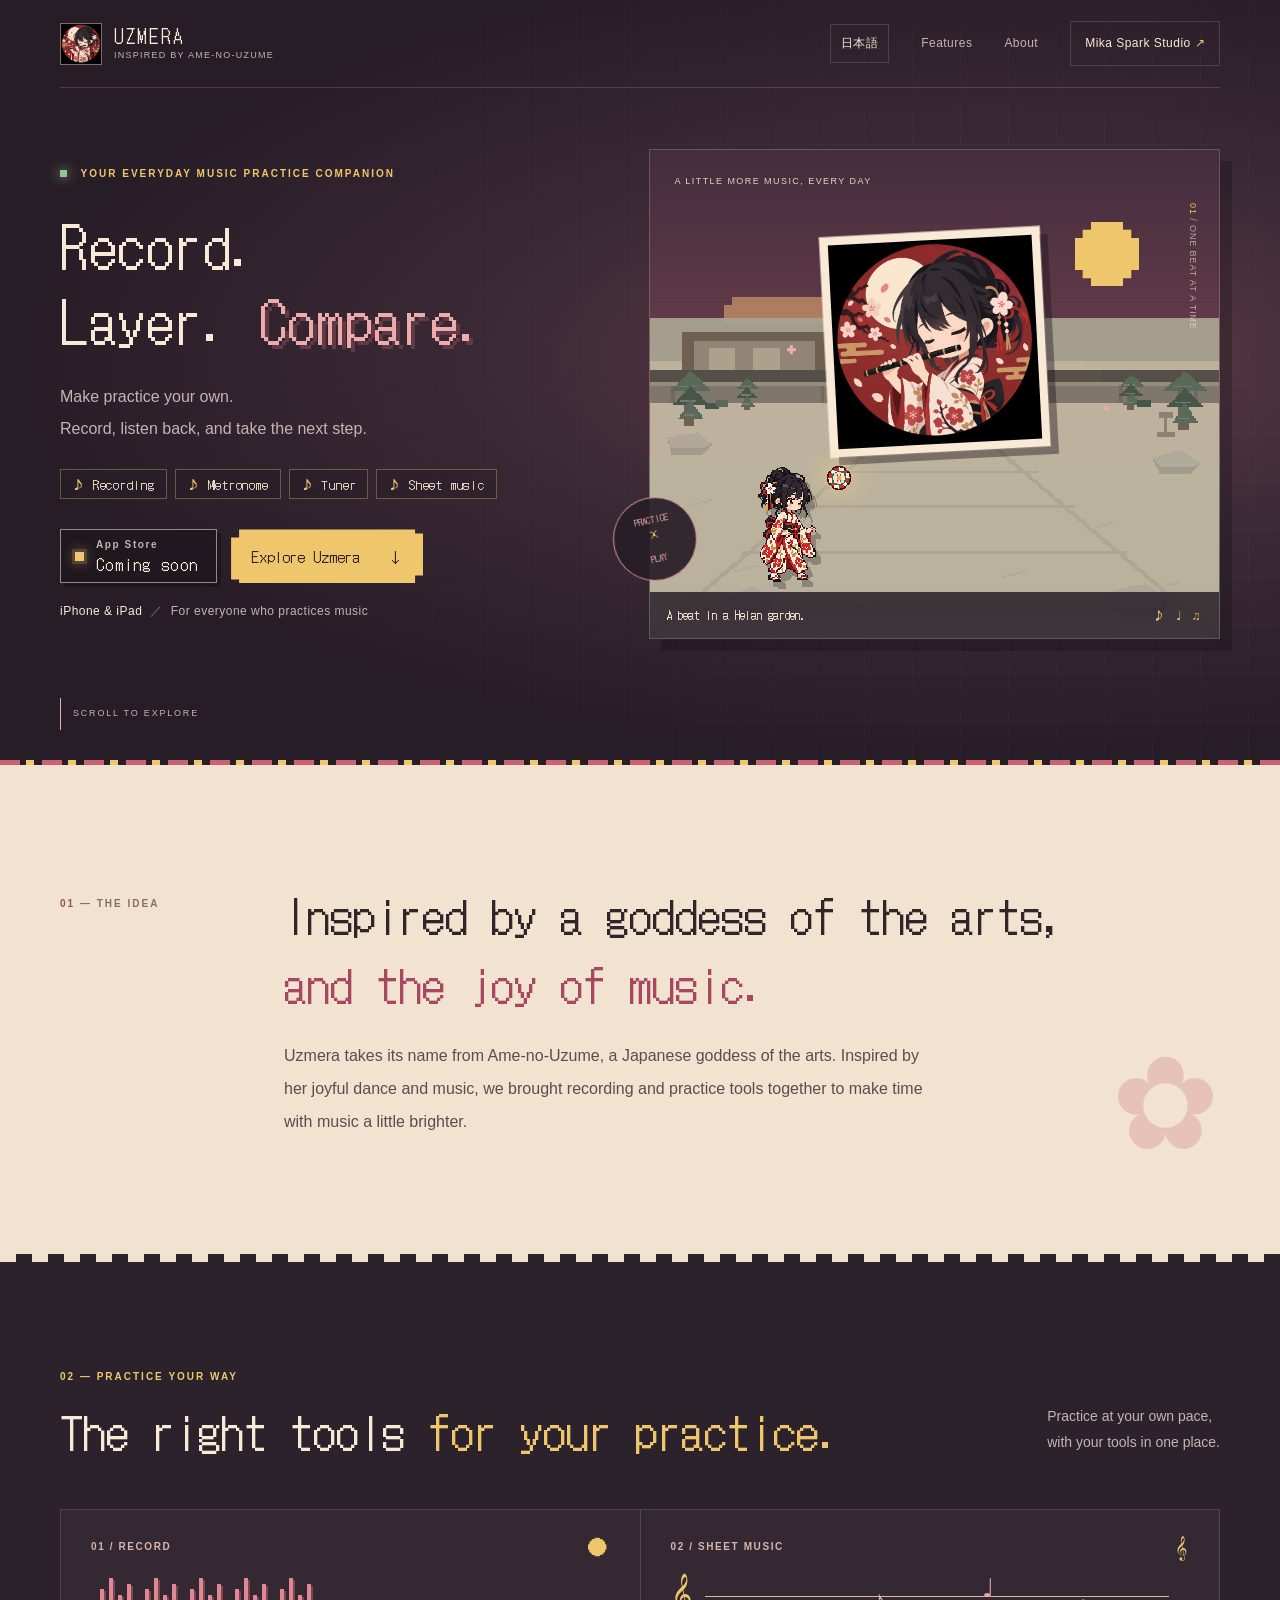
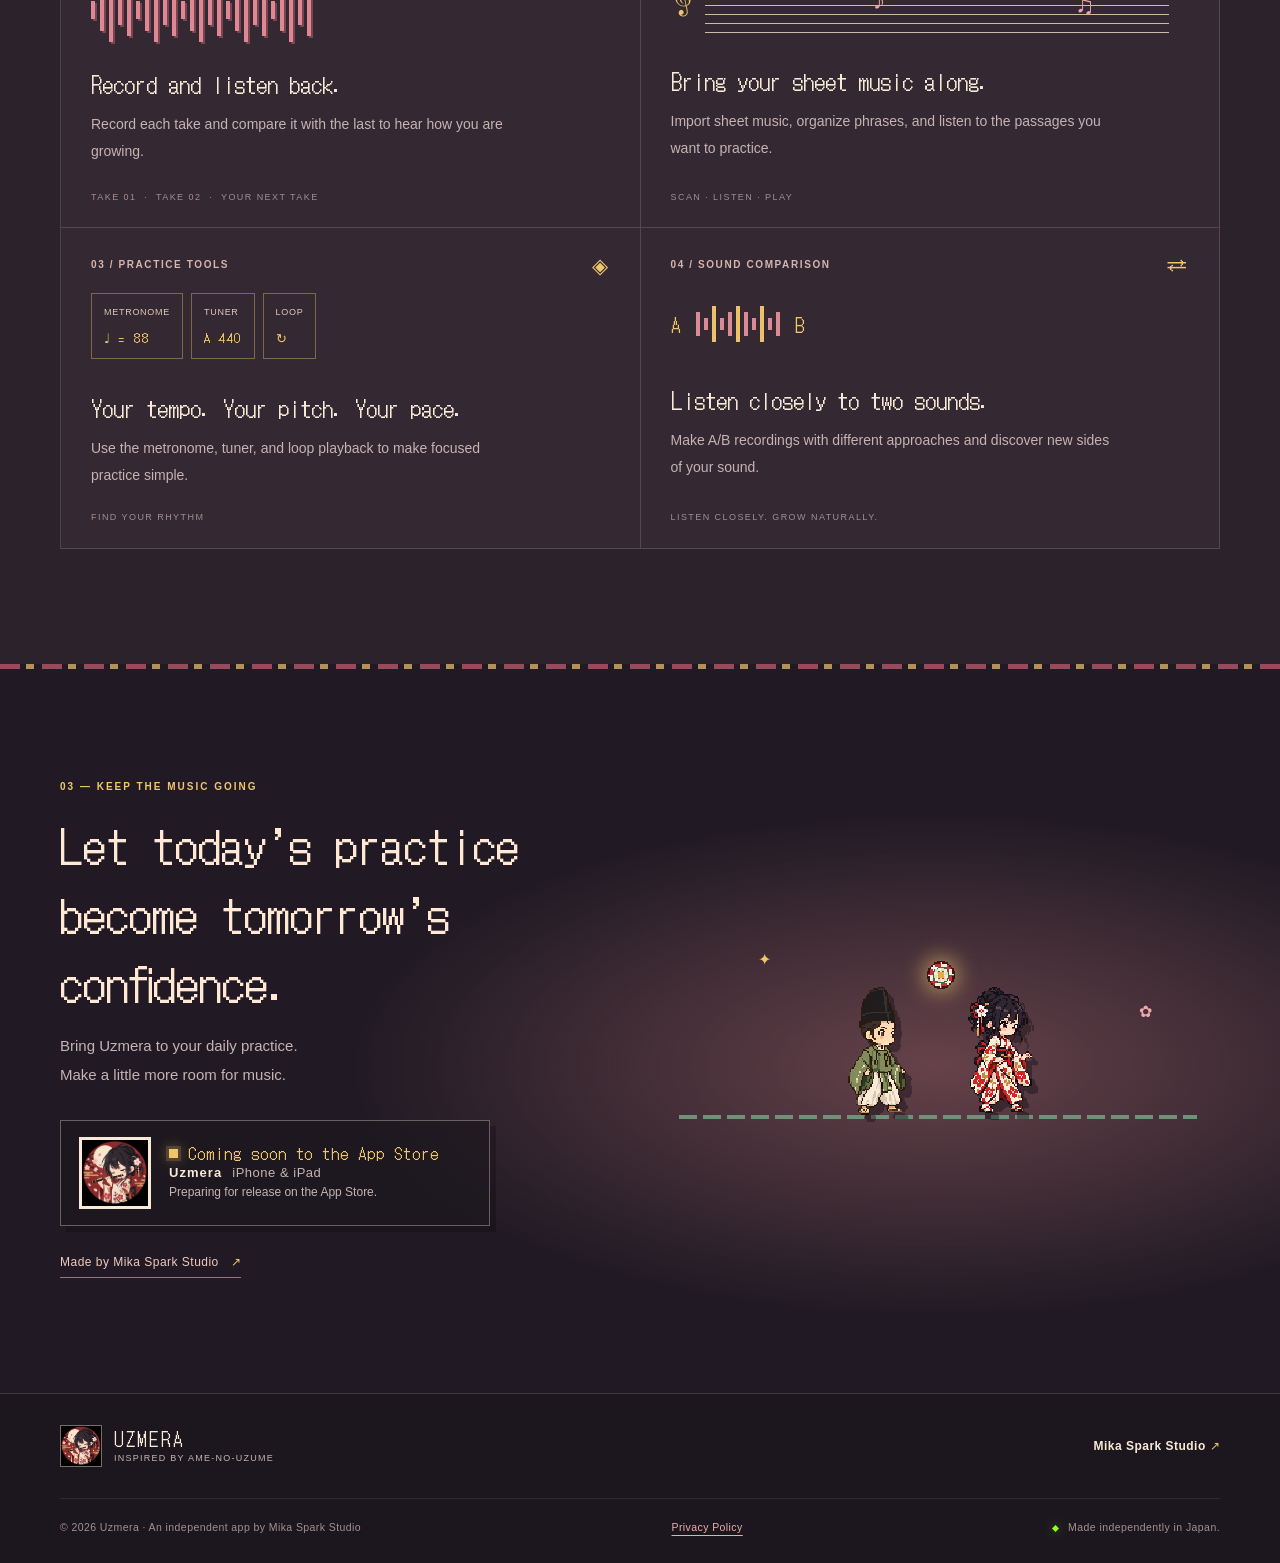
==== en/index.html @ 479ea479 "Add English Uzmera website and privacy policy" ====
<!doctype html>
<html lang="en">
<head>
  <meta charset="utf-8">
  <meta name="viewport" content="width=device-width, initial-scale=1">
  <meta name="theme-color" content="#281b25">
  <meta name="description" content="Record, layer, and compare. Uzmera supports everyday music practice on iPhone and iPad.">
  <meta property="og:type" content="website">
  <meta property="og:title" content="Uzmera — Make music practice your own.">
  <meta property="og:description" content="Record, layer, and compare with tools for music practice.">
  <meta property="og:url" content="https://uzmera.mikaspark.com/en/">
  <meta property="og:image" content="https://uzmera.mikaspark.com/assets/kemari-garden.png">
  <link rel="alternate" hreflang="ja" href="https://uzmera.mikaspark.com/">
  <link rel="alternate" hreflang="en" href="https://uzmera.mikaspark.com/en/">
  <link rel="canonical" href="https://uzmera.mikaspark.com/en/">
  <title>Uzmera — Make music practice your own.</title>
  <link rel="icon" href="/assets/uzmera-app-icon.png" type="image/png">
  <link rel="stylesheet" href="/styles.css">
</head>
<body>
  <a class="skip-link" href="#main">Skip to content</a>
  <header class="topbar wrap">
    <a class="brand" href="#top" aria-label="Uzmera home"><img class="brand-icon" src="/assets/uzmera-app-icon.png" width="512" height="512" alt=""><span>UZMERA<small> INSPIRED BY AME-NO-UZUME</small></span></a>
    <nav aria-label="Main navigation"><a class="nav-cta language-switch" href="/" hreflang="ja" lang="ja">日本語</a><a href="#features">Features</a><a href="#about">About</a><a class="nav-cta" href="https://mikaspark.com/en/">Mika Spark Studio <span aria-hidden="true">↗</span></a></nav>
  </header>
  <main id="main">
    <section class="hero" id="top">
      <div class="hero-grid"></div>
      <div class="hero-inner wrap">
        <div class="hero-copy">
          <p class="eyebrow"><span class="live-dot"></span> YOUR EVERYDAY MUSIC PRACTICE COMPANION</p>
          <h1><span>Record.</span><span>Layer. <em>Compare.</em></span></h1>
          <p class="hero-lead">Make practice your own.<br>Record, listen back, and take the next step.</p>
          <ul class="hero-tools" aria-label="Uzmera features">
            <li>Recording</li><li>Metronome</li><li>Tuner</li><li>Sheet music</li>
          </ul>
          <div class="hero-actions">
            <p class="store-badge"><span class="store-badge-dot" aria-hidden="true"></span><span class="store-badge-text"><small>App Store</small>Coming soon</span></p>
            <a class="pixel-button" href="#features">Explore Uzmera <span aria-hidden="true">↓</span></a>
          </div>
          <p class="hero-audience">iPhone &amp; iPad<span>For everyone who practices music</span></p>
        </div>
        <div class="hero-stage-frame"><div class="hero-stage" role="img" aria-label="Pixel art of a character playing kemari in a garden">
          <div class="stage-sun"></div><div class="stage-cloud cloud-one"></div><div class="stage-cloud cloud-two"></div>
          <span class="stage-label">A LITTLE MORE MUSIC, EVERY DAY</span>
          <div class="app-icon-plaque"><img src="/assets/uzmera-app-icon.png" width="512" height="512" alt="Uzmera app icon: a girl playing a flute under cherry blossoms and the moon"></div>
          <img class="garden" src="/assets/kemari-garden.png" width="320" height="180" alt="Pixel art of a garden with cherry blossoms">
          <img class="player" src="/assets/kemari-girl-idle.png" width="64" height="96" alt="A kimono-clad character playing kemari">
          <img class="ball" src="/assets/kemari-ball.png" width="20" height="20" alt="" aria-hidden="true">
          <span class="pixel-petal petal-one"></span><span class="pixel-petal petal-two"></span><span class="pixel-petal petal-three"></span>
          <div class="stage-caption"><span>A beat in a Heian garden.</span><span>♪  ♩  ♫</span></div>
          <div class="stage-counter"><span>01</span> / ONE BEAT AT A TIME</div>
        </div><div class="hero-stamp" aria-hidden="true">PRACTICE<br><b>×</b><br>PLAY</div></div>
        <a class="scroll-note" href="#features"><span></span> SCROLL TO EXPLORE</a>
      </div>
      <div class="hero-bottom-line" aria-hidden="true"></div>
    </section>

    <section class="intro section-pad" id="about">
      <div class="wrap intro-grid">
        <p class="eyebrow section-index">01 <span>— THE IDEA</span></p>
        <div class="intro-body" data-reveal><h2>Inspired by a goddess of the arts,<br><span class="text-pink">and the joy of music.</span></h2><p class="section-copy">Uzmera takes its name from Ame-no-Uzume, a Japanese goddess of the arts. Inspired by her joyful dance and music, we brought recording and practice tools together to make time with music a little brighter.</p></div>
        <div class="pixel-deco sakura-deco" aria-hidden="true">✿</div>
      </div>
    </section>

    <section class="features section-pad" id="features">
      <div class="wrap">
        <div class="section-heading" data-reveal><div><p class="eyebrow">02 — PRACTICE YOUR WAY</p><h2>The right tools <span class="text-gold">for your practice.</span></h2></div><p>Practice at your own pace,<br>with your tools in one place.</p></div>
        <div class="feature-grid">
          <article class="feature-card feature-record" data-reveal><div class="card-top"><span>01 / RECORD</span><span class="card-symbol">●</span></div><div class="waveform" aria-hidden="true"><i></i><i></i><i></i><i></i><i></i><i></i><i></i><i></i><i></i><i></i><i></i><i></i><i></i><i></i><i></i><i></i><i></i><i></i><i></i><i></i><i></i><i></i><i></i><i></i><i></i></div><h3>Record and listen back.</h3><p>Record each take and compare it with the last to hear how you are growing.</p><span class="card-foot">TAKE 01 &nbsp;·&nbsp; TAKE 02 &nbsp;·&nbsp; YOUR NEXT TAKE</span></article>
          <article class="feature-card feature-score" data-reveal><div class="card-top"><span>02 / SHEET MUSIC</span><span class="card-symbol">𝄞</span></div><div class="staff-art" aria-hidden="true"><div class="staff-lines"></div><span>𝄞</span><i>♪</i><b>♩</b><em>♫</em></div><h3>Bring your sheet music along.</h3><p>Import sheet music, organize phrases, and listen to the passages you want to practice.</p><span class="card-foot">SCAN · LISTEN · PLAY</span></article>
          <article class="feature-card feature-tools" data-reveal><div class="card-top"><span>03 / PRACTICE TOOLS</span><span class="card-symbol">◈</span></div><div class="tool-chips"><span>METRONOME <b>♩ = 88</b></span><span>TUNER <b>A 440</b></span><span>LOOP <b>↻</b></span></div><h3>Your tempo. Your pitch. Your pace.</h3><p>Use the metronome, tuner, and loop playback to make focused practice simple.</p><span class="card-foot">FIND YOUR RHYTHM</span></article>
          <article class="feature-card feature-compare" data-reveal><div class="card-top"><span>04 / SOUND COMPARISON</span><span class="card-symbol">⇄</span></div><div class="compare-art" aria-hidden="true"><span>A</span><div><i></i><i></i><i></i><i></i><i></i><i></i><i></i><i></i><i></i><i></i><i></i></div><span>B</span></div><h3>Listen closely to two sounds.</h3><p>Make A/B recordings with different approaches and discover new sides of your sound.</p><span class="card-foot">LISTEN CLOSELY. GROW NATURALLY.</span></article>
        </div>
      </div>
    </section>

    <section class="closing section-pad">
      <div class="wrap closing-inner"><div class="closing-copy" data-reveal><p class="eyebrow">03 — KEEP THE MUSIC GOING</p><h2>Let today’s practice<br>become tomorrow’s confidence.</h2><p>Bring Uzmera to your daily practice.<br>Make a little more room for music.</p>
          <div class="release-card">
            <img src="/assets/uzmera-app-icon.png" width="512" height="512" alt="" loading="lazy" decoding="async">
            <div>
              <p class="release-status"><span class="store-badge-dot" aria-hidden="true"></span>Coming soon to the App Store</p>
              <p class="release-name">Uzmera<span>iPhone &amp; iPad</span></p>
              <p class="release-note">Preparing for release on the App Store.</p>
            </div>
          </div>
          <a class="studio-link" href="https://mikaspark.com/en/">Made by Mika Spark Studio <span>↗</span></a></div><div class="closing-art"><img src="/assets/kemari-eboshi.png" width="64" height="96" alt="A kemari character wearing a traditional hat" loading="lazy" decoding="async"><img src="/assets/kemari-girl-idle.png" width="64" height="96" alt="A kimono-clad kemari character" loading="lazy" decoding="async"><img class="closing-ball" src="/assets/kemari-ball.png" width="20" height="20" alt="" aria-hidden="true"><div class="ground-line"></div><span class="closing-sparkle sparkle-a">✦</span><span class="closing-sparkle sparkle-b">✿</span></div></div>
    </section>
  </main>
  <footer class="footer"><div class="wrap footer-inner"><a class="brand" href="#top"><img class="brand-icon" src="/assets/uzmera-app-icon.png" width="512" height="512" alt=""><span>UZMERA<small> INSPIRED BY AME-NO-UZUME</small></span></a><a class="footer-studio" href="https://mikaspark.com/en/">Mika Spark Studio <span>↗</span></a></div><div class="wrap footer-bottom"><p>© 2026 Uzmera · An independent app by Mika Spark Studio</p><a href="/en/privacy/">Privacy Policy</a><p class="footer-made">Made independently in Japan.</p></div></footer>
  <script>
    // スクロール出現（IntersectionObserverのみ・ライブラリなし）。JSが動かない環境と prefers-reduced-motion では何も隠さない。
    (function () {
      if (!("IntersectionObserver" in window) || window.matchMedia("(prefers-reduced-motion: reduce)").matches) return;
      var pending = [];
      var viewport = window.innerHeight;
      document.querySelectorAll("[data-reveal]").forEach(function (element) {
        if (element.getBoundingClientRect().top < viewport * 0.92) element.setAttribute("data-revealed", "true");
        else pending.push(element);
      });
      document.documentElement.classList.add("reveal-ready");
      var observer = new IntersectionObserver(function (entries) {
        entries.forEach(function (entry) {
          if (!entry.isIntersecting) return;
          entry.target.setAttribute("data-revealed", "true");
          observer.unobserve(entry.target);
        });
      }, { rootMargin: "0px 0px -8% 0px", threshold: 0.08 });
      pending.forEach(function (element) { observer.observe(element); });
      var frame = 0;
      window.addEventListener("scroll", function () {
        if (frame) return;
        frame = window.requestAnimationFrame(function () {
          frame = 0;
          pending.forEach(function (element) {
            if (element.getAttribute("data-revealed") !== "true" && element.getBoundingClientRect().top < 0) {
              element.setAttribute("data-revealed", "true");
              observer.unobserve(element);
            }
          });
        });
      }, { passive: true });
    })();
  </script>
</body>
</html>
---- styles.css ----
/* Uzmera — 素のHTML/CSS。ビルド手順なし。 */
@font-face {
  font-family: DotGothic16;
  src: url("assets/DotGothic16-Regular.ttf") format("truetype");
  font-display: swap;
}

:root {
  color-scheme: dark;
  --ink: #271d27;
  --ink2: #322430;
  --ink-deep: #1c171e;
  --rose: #c96074;
  --rose-light: #edacac;
  --gold: #f0c66d;
  --paper: #f8ead6;
  --cream: #f2e3d0;
  --muted: #c6b3b2;
  --line: rgb(255 230 206 / 16%);
  --leaf: #93c58f;
  --studio-spark: #91ff19; /* Mika Spark Studio 公式サイトと共通の印 */
  --pixel: DotGothic16, "Hiragino Kaku Gothic ProN", monospace;
  --sans: ui-sans-serif, -apple-system, BlinkMacSystemFont, "Segoe UI", "Hiragino Sans", "Hiragino Kaku Gothic ProN", "Noto Sans JP", "Yu Gothic UI", Meiryo, sans-serif;
  --ease: cubic-bezier(.2, .7, .2, 1);
  font-family: var(--sans);
  background: var(--ink);
  color: var(--paper);
  font-synthesis: none;
  text-rendering: optimizeLegibility;
  -webkit-font-smoothing: antialiased;
  -webkit-text-size-adjust: 100%;
}

* { box-sizing: border-box; }
html { scroll-behavior: smooth; scroll-padding-top: 90px; }
body { margin: 0; min-width: 320px; background: var(--ink); line-height: 1.7; }
a { color: inherit; }
img { display: block; max-width: 100%; }
h1, h2, h3, p, ul { margin: 0; }
h1, h2, h3, p { line-break: strict; }
:focus-visible { outline: 2px solid var(--gold); outline-offset: 4px; }
::selection { color: var(--ink); background: var(--gold); }

.wrap { width: min(1160px, calc(100% - 64px)); margin-inline: auto; }
.skip-link { position: fixed; z-index: 20; top: 10px; left: 12px; padding: 10px 16px; background: var(--gold); color: var(--ink); line-height: 1.2; transform: translateY(-220%); }
.skip-link:focus { transform: translateY(0); }

.eyebrow { color: var(--gold); font-size: 10px; font-weight: 750; letter-spacing: .2em; line-height: 1.5; }

/* ---------- Top bar ---------- */
.topbar { height: 88px; position: absolute; inset: 0 0 auto; z-index: 5; display: flex; align-items: center; justify-content: space-between; border-bottom: 1px solid var(--line); }
.brand { display: flex; align-items: center; gap: 12px; text-decoration: none; font: 700 18px/1 var(--pixel); letter-spacing: .12em; }
.brand-icon { width: 42px; height: 42px; object-fit: cover; border: 1px solid rgb(255 237 213 / 40%); }
.brand small { display: block; margin-top: 6px; color: var(--muted); font: 9px/1.2 var(--sans); letter-spacing: .14em; }
.topbar nav { display: flex; align-items: center; gap: 32px; }
.topbar nav a { position: relative; font-size: 12px; letter-spacing: .04em; text-decoration: none; color: var(--muted); transition: color .2s ease; }
.topbar nav a:not(.nav-cta)::after { content: ""; position: absolute; inset: auto 0 -8px; height: 2px; background: var(--gold); transform: scaleX(0); transform-origin: left; transition: transform .28s var(--ease); }
.topbar nav a:hover { color: var(--gold); }
.topbar nav a:not(.nav-cta):hover::after { transform: scaleX(1); }
.topbar nav .nav-cta { padding: 11px 14px; white-space: nowrap; border: 1px solid var(--line); color: var(--paper); transition: border-color .2s ease, background .2s ease, color .2s ease; }
.topbar nav .nav-cta:hover { border-color: rgb(240 198 109 / 55%); background: rgb(240 198 109 / 7%); color: var(--paper); }
.nav-cta span { display: inline-block; color: var(--gold); transition: transform .28s var(--ease); }
.nav-cta:hover span, .studio-link:hover span, .footer-studio:hover span { transform: translate(2px, -2px); }

/* ---------- Hero ---------- */
.hero { position: relative; overflow: hidden; background: radial-gradient(ellipse at 77% 47%, #633c48 0, #3c2a36 34%, transparent 70%), var(--ink); }
.hero-grid { position: absolute; inset: 0; background-image: linear-gradient(rgb(248 234 214 / 2.5%) 1px, transparent 1px), linear-gradient(90deg, rgb(248 234 214 / 2.5%) 1px, transparent 1px); background-size: 48px 48px; mask-image: linear-gradient(90deg, transparent, #000 72%); }
.hero-inner { min-height: 760px; position: relative; display: grid; grid-template-columns: minmax(0, 1fr) minmax(0, 1.06fr); align-items: center; gap: clamp(28px, 4vw, 56px); padding: 132px 0 104px; }
.hero-copy { position: relative; z-index: 2; }
.live-dot { display: inline-block; width: 7px; height: 7px; margin-right: 9px; background: var(--leaf); box-shadow: 0 0 12px var(--leaf); }
.hero h1 { margin: 26px 0 24px; font: 400 clamp(40px, 5vw, 64px)/1.36 var(--pixel); letter-spacing: .01em; }
.hero h1 span { display: block; white-space: nowrap; }
.hero h1 em { color: var(--rose-light); font-style: normal; text-shadow: 4px 4px 0 #623947; }
.hero-lead { color: var(--muted); font-size: 16px; line-height: 2; text-wrap: pretty; }
.hero-tools { display: flex; flex-wrap: wrap; gap: 8px; margin-top: 24px; padding: 0; list-style: none; }
.hero-tools li { padding: 7px 11px 6px; border: 1px solid rgb(240 198 109 / 34%); color: #ecd9c6; background: rgb(39 29 39 / 45%); font: 13px/1.2 var(--pixel); letter-spacing: .06em; }
.hero-tools li::before { content: "♪"; margin-right: 7px; color: var(--gold); }
.hero-actions { display: flex; align-items: stretch; flex-wrap: wrap; gap: 14px; margin-top: 30px; }
.hero-audience { margin-top: 18px; color: var(--paper); font-size: 12px; letter-spacing: .04em; }
.hero-audience span { color: var(--muted); }
.hero-audience span::before { content: "／"; margin-inline: 8px; color: rgb(237 172 172 / 60%); }

/* 公開準備中バッジ：リンクではなく「状態」として見せる */
.store-badge { min-height: 54px; display: inline-flex; align-items: center; gap: 12px; padding: 8px 18px 8px 14px; border: 1px solid rgb(248 234 214 / 55%); color: var(--paper); background: rgb(28 23 30 / 72%); box-shadow: 4px 4px 0 rgb(12 9 15 / 34%); }
.store-badge-text { display: block; font: 16px/1.25 var(--pixel); letter-spacing: .08em; }
.store-badge-text small { display: block; margin-bottom: 3px; color: var(--muted); font: 600 10px/1.2 var(--sans); letter-spacing: .16em; }
.store-badge-dot { flex: none; display: inline-block; width: 9px; height: 9px; background: var(--gold); box-shadow: 0 0 0 3px rgb(240 198 109 / 16%), 0 0 14px rgb(240 198 109 / 70%); animation: blink 1.6s steps(2, jump-none) infinite; }

.pixel-button { min-height: 54px; display: inline-flex; align-items: center; gap: 28px; padding: 0 20px; border: 0; color: #2c2024; background: var(--gold); font: 15px var(--pixel); text-decoration: none; clip-path: polygon(8px 0, calc(100% - 8px) 0, calc(100% - 8px) 4px, 100% 4px, 100% calc(100% - 8px), calc(100% - 8px) calc(100% - 8px), calc(100% - 8px) 100%, 8px 100%, 8px calc(100% - 4px), 0 calc(100% - 4px), 0 8px, 8px 8px); transition: background .2s ease, transform .2s var(--ease); }
.pixel-button span { display: inline-block; transition: transform .28s var(--ease); }
.pixel-button:hover { background: #f8dc9b; transform: translateY(-2px); }
.pixel-button:hover span { transform: translateY(3px); }

.hero-stage-frame { position: relative; }
.hero-stage { height: 490px; position: relative; isolation: isolate; overflow: hidden; border: 1px solid rgb(255 232 209 / 20%); background: linear-gradient(180deg, #442d3c 0%, #774452 63%, #52645a 63%, #263e3b 100%); box-shadow: 12px 12px 0 rgb(12 9 15 / 24%); image-rendering: pixelated; }
.hero-stage::after { content: ""; position: absolute; z-index: -1; inset: 0; background: repeating-linear-gradient(0deg, transparent 0 23px, rgb(23 24 31 / 11%) 24px); pointer-events: none; }
.stage-sun { position: absolute; top: 72px; right: 80px; width: 64px; height: 64px; background: var(--gold); box-shadow: 0 0 0 8px rgb(240 198 109 / 8%), 0 0 45px rgb(240 198 109 / 33%); clip-path: polygon(25% 0, 75% 0, 75% 12%, 88% 12%, 88% 25%, 100% 25%, 100% 75%, 88% 75%, 88% 88%, 75% 88%, 75% 100%, 25% 100%, 25% 88%, 12% 88%, 12% 75%, 0 75%, 0 25%, 12% 25%, 12% 12%, 25% 12%); }
.stage-cloud { position: absolute; width: 104px; height: 18px; background: #dfa66e; opacity: .62; box-shadow: 8px -8px #dfa66e, 32px -8px #dfa66e, 40px 0 #dfa66e, 56px 0 #dfa66e; animation: drift 26s steps(26) infinite alternate; }
.cloud-one { left: 13%; top: 155px; }
.cloud-two { right: 25%; top: 216px; scale: .7; animation-duration: 38s; animation-direction: alternate-reverse; }
.stage-label { position: absolute; top: 24px; left: 24px; color: #eed1bf; font-size: 9px; letter-spacing: .16em; }
.app-icon-plaque { position: absolute; z-index: 2; top: 82px; left: 50%; width: clamp(145px, 39%, 220px); aspect-ratio: 1; padding: 8px; background: var(--paper); box-shadow: 8px 8px 0 rgb(27 19 28 / 42%), 0 0 0 1px rgb(255 237 213 / 58%); translate: -50% 0; rotate: -3deg; transition: rotate .6s var(--ease), translate .6s var(--ease); }
.hero-stage:hover .app-icon-plaque { rotate: -1deg; translate: -50% -6px; }
.app-icon-plaque img { width: 100%; height: 100%; object-fit: cover; image-rendering: auto; }
.garden { position: absolute; bottom: 0; left: 0; width: 100%; height: auto; image-rendering: pixelated; opacity: .95; }
.player { position: absolute; z-index: 2; bottom: 54px; left: 17%; width: 80px; height: 120px; object-fit: contain; image-rendering: pixelated; filter: drop-shadow(5px 7px 0 rgb(36 28 37 / 30%)); }
.ball { position: absolute; z-index: 3; bottom: 148px; left: 31%; width: 24px; height: 24px; image-rendering: pixelated; filter: drop-shadow(0 0 13px #f3d083); animation: kick 1.2s cubic-bezier(.3, 0, .7, 1) infinite alternate; }
.pixel-petal { position: absolute; width: 9px; height: 9px; background: #f0adb1; clip-path: polygon(33% 0, 66% 0, 66% 33%, 100% 33%, 100% 66%, 66% 66%, 66% 100%, 33% 100%, 33% 66%, 0 66%, 0 33%, 33% 33%); animation: petal 9s linear infinite; }
.petal-one { top: 40%; left: 24%; }
.petal-two { top: 52%; right: 19%; scale: .65; animation-duration: 12s; animation-delay: -4s; }
.petal-three { top: 28%; right: 42%; scale: .45; animation-duration: 15s; animation-delay: -9s; }
.stage-caption { position: absolute; z-index: 3; inset: auto 0 0; display: flex; justify-content: space-between; gap: 12px; padding: 14px 17px; color: #ffead8; background: rgb(37 28 38 / 83%); font: 12px var(--pixel); }
.stage-caption span:last-child { color: var(--gold); letter-spacing: .2em; white-space: nowrap; }
.stage-counter { position: absolute; right: 19px; top: 53px; color: rgb(250 232 215 / 62%); font-size: 9px; letter-spacing: .1em; writing-mode: vertical-rl; }
.stage-counter span { color: var(--gold); }
.hero-stamp { position: absolute; z-index: 4; left: -36px; bottom: 58px; width: 84px; height: 84px; border: 1px solid #d99395; border-radius: 50%; display: grid; place-content: center; text-align: center; color: #e4a2a2; background: rgb(39 29 39 / 92%); font: 9px/1.25 var(--pixel); rotate: -12deg; animation: rise 1s .5s var(--ease) both; }
.hero-stamp b { font-size: 13px; color: var(--gold); }
.scroll-note { position: absolute; bottom: 30px; left: 0; display: flex; align-items: center; gap: 12px; color: var(--muted); font-size: 9px; letter-spacing: .2em; text-decoration: none; transition: color .2s ease; }
.scroll-note:hover { color: var(--gold); }
.scroll-note span { position: relative; width: 1px; height: 32px; overflow: hidden; background: rgb(237 172 172 / 30%); }
.scroll-note span::after { content: ""; position: absolute; inset: 0; background: var(--rose-light); animation: cue 2.4s cubic-bezier(.6, 0, .2, 1) infinite; }
.hero-bottom-line { height: 5px; background: repeating-linear-gradient(90deg, var(--rose) 0 20px, transparent 20px 26px, var(--gold) 26px 34px, transparent 34px 42px); }

/* ---------- Sections ---------- */
.section-pad { padding: clamp(84px, 9vw, 116px) 0; }
.intro h2, .section-heading h2, .closing h2 { font: 400 clamp(30px, 3.6vw, 46px)/1.5 var(--pixel); letter-spacing: 0; }

.intro { position: relative; background: var(--cream); color: #31242a; }
/* 次のセクションへ「ドットで噛み合う」境界 */
.intro::after { content: ""; position: absolute; z-index: 1; inset: auto 0 -8px; height: 8px; background: repeating-linear-gradient(90deg, var(--cream) 0 16px, transparent 16px 32px); }
.intro-grid { position: relative; display: grid; grid-template-columns: 200px minmax(0, 1fr); gap: 24px; }
.section-index { color: #93505b; padding-top: 16px; }
.section-index span { color: #8a6f60; }
.text-pink { color: #a84762; }
.section-copy { max-width: 660px; margin-top: 22px; color: #5c4b50; font-size: 16px; line-height: 2.05; }
.pixel-deco { position: absolute; color: #cf7883; opacity: .3; font-size: 130px; line-height: 1; }
.sakura-deco { right: 0; bottom: -18px; font-family: var(--pixel); }

.features { position: relative; background: #2c222c; }
.section-heading { display: flex; align-items: end; justify-content: space-between; gap: 30px; margin-bottom: 44px; }
.section-heading h2 { margin-top: 12px; }
.text-gold { color: var(--gold); }
.section-heading > p { padding-bottom: 9px; color: var(--muted); font-size: 14px; line-height: 1.9; }
.feature-grid { display: grid; grid-template-columns: 1fr 1fr; border-top: 1px solid var(--line); border-left: 1px solid var(--line); }
.feature-card { min-height: 318px; position: relative; padding: 26px 30px 58px; border-right: 1px solid var(--line); border-bottom: 1px solid var(--line); background: #342832; overflow: hidden; transition: background .3s ease; }
.feature-card::before { content: ""; position: absolute; inset: 0 auto auto 0; width: 100%; height: 2px; background: var(--gold); transform: scaleX(0); transform-origin: left; transition: transform .5s var(--ease); }
.feature-card:hover { background: #3c2c36; }
.feature-card:hover::before { transform: scaleX(1); }
.card-top { display: flex; align-items: center; justify-content: space-between; color: #d6b6ad; font-size: 10px; font-weight: 600; letter-spacing: .16em; }
.card-symbol { color: var(--gold); font: 21px/1 var(--pixel); }
.feature-card h3 { margin: 22px 0 10px; font: 400 22px/1.6 var(--pixel); }
.feature-card p { max-width: 440px; color: var(--muted); font-size: 14px; line-height: 1.95; }
.card-foot { position: absolute; bottom: 22px; left: 30px; right: 30px; color: #a48d91; font-size: 9px; letter-spacing: .16em; }
.waveform { height: 68px; display: flex; align-items: center; gap: 5px; margin-top: 19px; }
.waveform i { width: 4px; background: #df8793; box-shadow: 2px 2px 0 #784650; transform-origin: center; }
.waveform i:nth-child(5n + 1) { height: 26%; }
.waveform i:nth-child(5n + 2) { height: 63%; }
.waveform i:nth-child(5n + 3) { height: 95%; }
.waveform i:nth-child(5n + 4) { height: 45%; }
.waveform i:nth-child(5n) { height: 76%; }
.feature-card:hover .waveform i { animation: wave .9s steps(4) infinite alternate; }
.feature-card:hover .waveform i:nth-child(3n) { animation-delay: -.3s; }
.feature-card:hover .waveform i:nth-child(3n + 1) { animation-delay: -.6s; }
.staff-art { height: 68px; position: relative; margin-top: 16px; color: var(--gold); font: 36px Georgia, serif; }
.staff-lines { position: absolute; top: 15px; left: 34px; right: 20px; height: 46px; background: repeating-linear-gradient(to bottom, transparent 0 8px, #cfbba4 8px 9px); }
.staff-art > span { position: relative; z-index: 1; }
.staff-art i, .staff-art b, .staff-art em { position: absolute; top: 13px; font-style: normal; font-weight: 400; font-size: 26px; color: #eca6a7; transition: translate .4s var(--ease); }
.staff-art i { left: 39%; }
.staff-art b { left: 60%; top: 0; }
.staff-art em { left: 78%; top: 18px; }
.feature-card:hover .staff-art i { translate: 0 -5px; }
.feature-card:hover .staff-art b { translate: 0 5px; transition-delay: .06s; }
.feature-card:hover .staff-art em { translate: 0 -6px; transition-delay: .12s; }
.tool-chips { height: 84px; display: flex; align-items: center; gap: 8px; margin-top: 9px; }
.tool-chips span { padding: 11px 12px; border: 1px solid rgb(240 198 109 / 40%); color: #dfcaba; font-size: 9px; letter-spacing: .08em; transition: border-color .3s ease, translate .4s var(--ease); }
.tool-chips b { display: block; margin-top: 7px; color: var(--gold); font: 400 13px var(--pixel); }
.feature-card:hover .tool-chips span { border-color: rgb(240 198 109 / 75%); translate: 0 -3px; }
.feature-card:hover .tool-chips span:nth-child(2) { transition-delay: .06s; }
.feature-card:hover .tool-chips span:nth-child(3) { transition-delay: .12s; }
.compare-art { height: 72px; display: flex; align-items: center; gap: 15px; margin-top: 13px; color: var(--gold); font: 18px var(--pixel); }
.compare-art > div { height: 38px; display: flex; align-items: center; gap: 4px; }
.compare-art i { width: 4px; background: #d98a95; }
.compare-art i:nth-child(odd) { height: 24px; }
.compare-art i:nth-child(even) { height: 12px; }
.compare-art i:nth-child(3n) { height: 36px; background: #ecc16b; }
.feature-card:hover .compare-art i { animation: wave .9s steps(4) infinite alternate; }
.feature-card:hover .compare-art i:nth-child(even) { animation-delay: -.45s; }

/* ---------- Closing ---------- */
.closing { position: relative; overflow: hidden; background: radial-gradient(ellipse at 73% 55%, #66424a, transparent 44%), #211a24; }
.closing::before { content: ""; position: absolute; inset: 0 0 auto; height: 5px; background: repeating-linear-gradient(90deg, var(--rose) 0 20px, transparent 20px 26px, var(--gold) 26px 34px, transparent 34px 42px); opacity: .7; }
.closing-inner { min-height: 330px; display: grid; grid-template-columns: 1fr 1fr; align-items: center; gap: 32px; }
.closing h2 { margin: 16px 0 14px; color: #ffe8d4; }
.closing-copy > p:not(.eyebrow) { color: var(--muted); font-size: 15px; line-height: 1.95; }
.release-card { max-width: 430px; display: grid; grid-template-columns: 72px 1fr; align-items: center; gap: 18px; margin-top: 30px; padding: 16px 18px; border: 1px solid rgb(248 234 214 / 34%); background: rgb(28 23 30 / 66%); box-shadow: 6px 6px 0 rgb(12 9 15 / 30%); }
.release-card img { width: 72px; height: 72px; object-fit: cover; border: 3px solid var(--paper); }
.release-card p { margin: 0; }
.release-status { display: flex; align-items: center; gap: 10px; color: var(--gold); font: 16px/1.3 var(--pixel); letter-spacing: .06em; }
.release-name { margin-top: 9px; color: var(--paper); font: 700 13px/1.4 var(--sans); letter-spacing: .08em; }
.release-name span { margin-left: 10px; color: var(--muted); font-weight: 500; letter-spacing: .04em; }
.release-note { margin-top: 3px; color: var(--muted); font-size: 12px; line-height: 1.7; }
.studio-link { display: inline-block; margin-top: 26px; padding-bottom: 5px; border-bottom: 1px solid #967481; color: #f0c9bd; font-size: 12px; letter-spacing: .04em; text-decoration: none; transition: color .2s ease, border-color .2s ease; }
.studio-link:hover { color: var(--paper); border-color: var(--gold); }
.studio-link span { display: inline-block; margin-left: 8px; color: var(--gold); transition: transform .28s var(--ease); }
.closing-art { height: 250px; position: relative; display: flex; align-items: end; justify-content: center; gap: 35px; padding-bottom: 38px; }
.closing-art > img:not(.closing-ball) { z-index: 1; width: 88px; height: 132px; object-fit: contain; image-rendering: pixelated; filter: drop-shadow(6px 7px 0 rgb(19 14 23 / 42%)); }
.ground-line { position: absolute; right: 4%; bottom: 35px; left: 4%; height: 4px; background: repeating-linear-gradient(90deg, #719079 0 18px, transparent 18px 24px); }
.closing-ball { position: absolute; top: 57px; left: 48%; width: 28px; height: 28px; image-rendering: pixelated; filter: drop-shadow(0 0 12px var(--gold)); animation: pass 1.4s cubic-bezier(.3, 0, .7, 1) infinite alternate; }
.closing-sparkle { position: absolute; color: var(--gold); animation: twinkle 2.8s steps(3) infinite alternate; }
.sparkle-a { left: 18%; top: 42px; }
.sparkle-b { right: 12%; top: 94px; color: var(--rose-light); animation-delay: -1.2s; }

/* ---------- Footer：公式サイトと同じ「名前／一言／菱形の印」の並び ---------- */
.footer { border-top: 1px solid var(--line); background: var(--ink-deep); }
.footer-inner { min-height: 104px; display: flex; align-items: center; justify-content: space-between; gap: 24px; }
.footer-studio { color: var(--paper); font-size: 12px; font-weight: 700; letter-spacing: .04em; text-decoration: none; transition: color .2s ease; }
.footer-studio:hover { color: var(--gold); }
.footer-studio span { display: inline-block; color: var(--gold); transition: transform .28s var(--ease); }
.footer-bottom { display: flex; align-items: center; justify-content: space-between; gap: 8px 24px; padding: 20px 0 26px; border-top: 1px solid rgb(255 230 206 / 9%); color: #a38f91; font-size: 10.5px; letter-spacing: .04em; }
.footer-made { display: inline-flex; align-items: center; gap: 10px; }
.footer-made::before { content: ""; width: 5px; height: 5px; background: var(--studio-spark); box-shadow: 0 0 12px rgb(145 255 25 / 45%); transform: rotate(45deg); }

/* ---------- Motion ---------- */
@keyframes blink { 0% { opacity: 1; } 100% { opacity: .25; } }
@keyframes kick { from { translate: 0 0; } to { translate: 26px -86px; } }
@keyframes pass { from { translate: -34px 0; } to { translate: 34px -30px; } }
@keyframes drift { from { translate: -14px 0; } to { translate: 38px 0; } }
@keyframes petal { 0% { translate: 0 -30px; opacity: 0; } 12% { opacity: 1; } 88% { opacity: 1; } 100% { translate: -70px 190px; opacity: 0; } }
@keyframes wave { from { transform: scaleY(1); } to { transform: scaleY(.45); } }
@keyframes cue { 0% { transform: translateY(-100%); } 55%, 100% { transform: translateY(100%); } }
@keyframes twinkle { from { opacity: .35; } to { opacity: 1; } }
@keyframes rise { from { opacity: 0; transform: translate3d(0, 18px, 0); } to { opacity: 1; transform: none; } }

/* ファーストビューはCSSだけで順に立ち上げる */
.hero-copy > * { animation: rise .8s var(--ease) both; }
.hero-copy > :nth-child(2) { animation-delay: .08s; }
.hero-copy > :nth-child(3) { animation-delay: .16s; }
.hero-copy > :nth-child(4) { animation-delay: .24s; }
.hero-copy > :nth-child(5) { animation-delay: .32s; }
.hero-copy > :nth-child(6) { animation-delay: .4s; }
.hero-stage { animation: rise 1s .2s var(--ease) both; }

/* スクロール出現：JSが .reveal-ready を付けた時だけ隠す */
.reveal-ready [data-reveal] { opacity: 0; transform: translate3d(0, 22px, 0); transition: opacity .7s var(--ease), transform .7s var(--ease), background .3s ease; }
.reveal-ready [data-reveal][data-revealed="true"] { opacity: 1; transform: none; }
.reveal-ready .feature-card:nth-child(even) { transition-delay: .1s, .1s, 0s; }

/* ---------- Responsive ---------- */
@media (max-width: 1000px) {
  .hero-stamp { left: auto; right: -14px; bottom: auto; top: -30px; }
}
@media (max-width: 800px) {
  .wrap { width: min(100% - 40px, 620px); }
  .topbar { height: 72px; }
  .topbar nav { gap: 16px; }
  .topbar nav > a:not(.nav-cta) { display: none; }
  .hero-inner { min-height: 0; grid-template-columns: 1fr; gap: 48px; padding: 118px 0 96px; }
  .hero h1 { font-size: clamp(34px, 10.6vw, 60px); }
  .hero-stage { height: min(72vw, 440px); min-height: 320px; }
  .intro-grid { grid-template-columns: 1fr; gap: 14px; }
  .section-index { padding: 0; }
  .sakura-deco { font-size: 90px; bottom: -40px; }
  .section-heading { align-items: start; flex-direction: column; margin-bottom: 30px; gap: 14px; }
  .section-heading > p { padding: 0; }
  .section-heading > p br { display: none; }
  .feature-grid { grid-template-columns: 1fr; }
  .feature-card { min-height: 300px; }
  .reveal-ready .feature-card:nth-child(even) { transition-delay: 0s; }
  .closing-inner { grid-template-columns: 1fr; }
  .closing-art { height: 210px; }
  .footer-inner { min-height: 0; padding-block: 26px 22px; }
  .footer-bottom { align-items: flex-start; flex-direction: column; }
}
@media (max-width: 430px) {
  .wrap { width: calc(100% - 32px); }
  .brand { font-size: 15px; }
  .brand small { font-size: 8px; letter-spacing: .1em; }
  .brand-icon { width: 36px; height: 36px; }
  .topbar nav .nav-cta { padding: 10px 8px; font-size: 10px; }
  .hero-inner { padding-top: 108px; }
  .hero-lead { font-size: 14px; }
  .hero-tools li { font-size: 12px; padding-inline: 9px; }
  .hero-actions { gap: 12px; }
  .store-badge, .pixel-button { min-height: 50px; }
  .store-badge { padding-right: 14px; }
  .pixel-button { gap: 16px; padding: 0 16px; font-size: 14px; }
  .hero-stage { min-height: 285px; box-shadow: 8px 8px 0 rgb(12 9 15 / 24%); }
  .hero-stamp { right: -8px; top: -26px; width: 68px; height: 68px; font-size: 8px; }
  .player { left: 11%; bottom: 44px; width: 66px; height: 99px; }
  .ball { bottom: 126px; left: 29%; width: 20px; height: 20px; }
  .stage-caption { font-size: 10px; padding: 11px; }
  .section-copy { font-size: 14px; }
  .feature-card { padding-inline: 21px; }
  .card-foot { left: 21px; right: 21px; }
  .release-card { grid-template-columns: 60px 1fr; gap: 14px; padding: 14px; }
  .release-card img { width: 60px; height: 60px; }
  .closing-art { gap: 15px; }
  .closing-art > img:not(.closing-ball) { width: 76px; height: 114px; }
  .footer-inner .brand small { display: none; }
}
@media (max-width: 360px) {
  .topbar .brand small { display: none; }
  .hero .eyebrow { letter-spacing: .12em; }
  .hero-lead br { display: none; }
}

@media (prefers-reduced-motion: reduce) {
  html { scroll-behavior: auto; }
  *, *::before, *::after { animation: none !important; transition: none !important; }
  [data-reveal] { opacity: 1 !important; transform: none !important; }
}

/* Privacy policy */
.legal-topbar { position: relative; }
.legal-main { max-width: 840px; padding-block: 84px 104px; }
.legal-main h1 { margin-top: 20px; color: var(--paper); font: 400 clamp(30px, 5vw, 46px)/1.4 var(--pixel); }
.legal-lead { margin-top: 24px; color: var(--muted); line-height: 2; }
.legal-date { margin-top: 18px; color: var(--muted); font-size: 13px; }
.legal-content { margin-top: 52px; }
.legal-content section { padding-block: 26px; border-top: 1px solid var(--line); }
.legal-content h2 { margin-bottom: 14px; color: var(--gold); font-size: 18px; line-height: 1.6; }
.legal-content p { color: var(--cream); font-size: 15px; line-height: 2; overflow-wrap: anywhere; }
.legal-content p + p { margin-top: 14px; }
.legal-content a, .legal-back, .footer-bottom a { color: var(--rose-light); text-underline-offset: 4px; }
.legal-back { display: inline-block; margin-top: 28px; }
@media (max-width: 600px) { .legal-main { padding-block: 56px 72px; } .legal-content { margin-top: 36px; } }

/* Language links remain available on narrow screens. */
.topbar nav .language-switch { padding: 8px 10px; font-size: 12px; white-space: nowrap; }
html[lang="en"] .hero h1 { font-size: clamp(34px, 4.3vw, 56px); }
@media (max-width: 430px) {
  .topbar nav { gap: 7px; }
  .topbar nav .language-switch { padding: 9px 7px; font-size: 11px; }
  html[lang="en"] .hero h1 { font-size: clamp(29px, 8vw, 40px); }
}
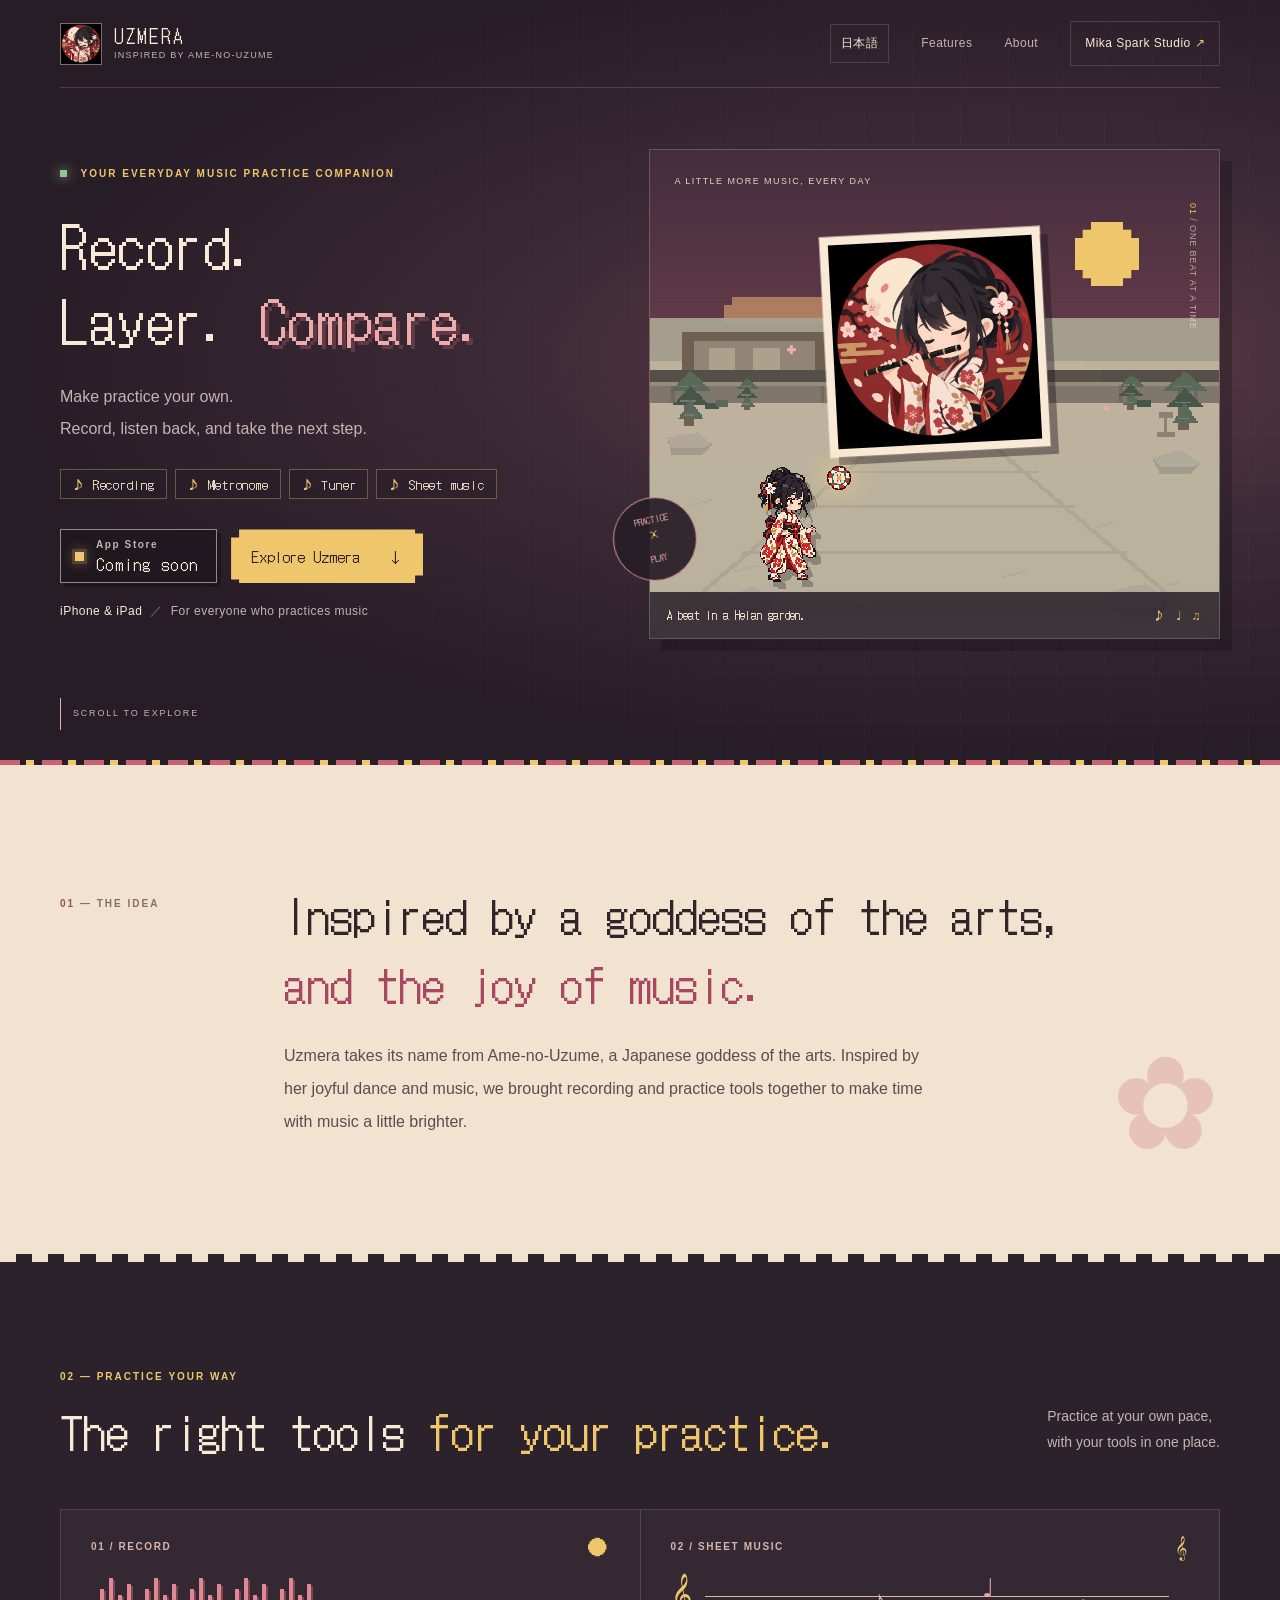
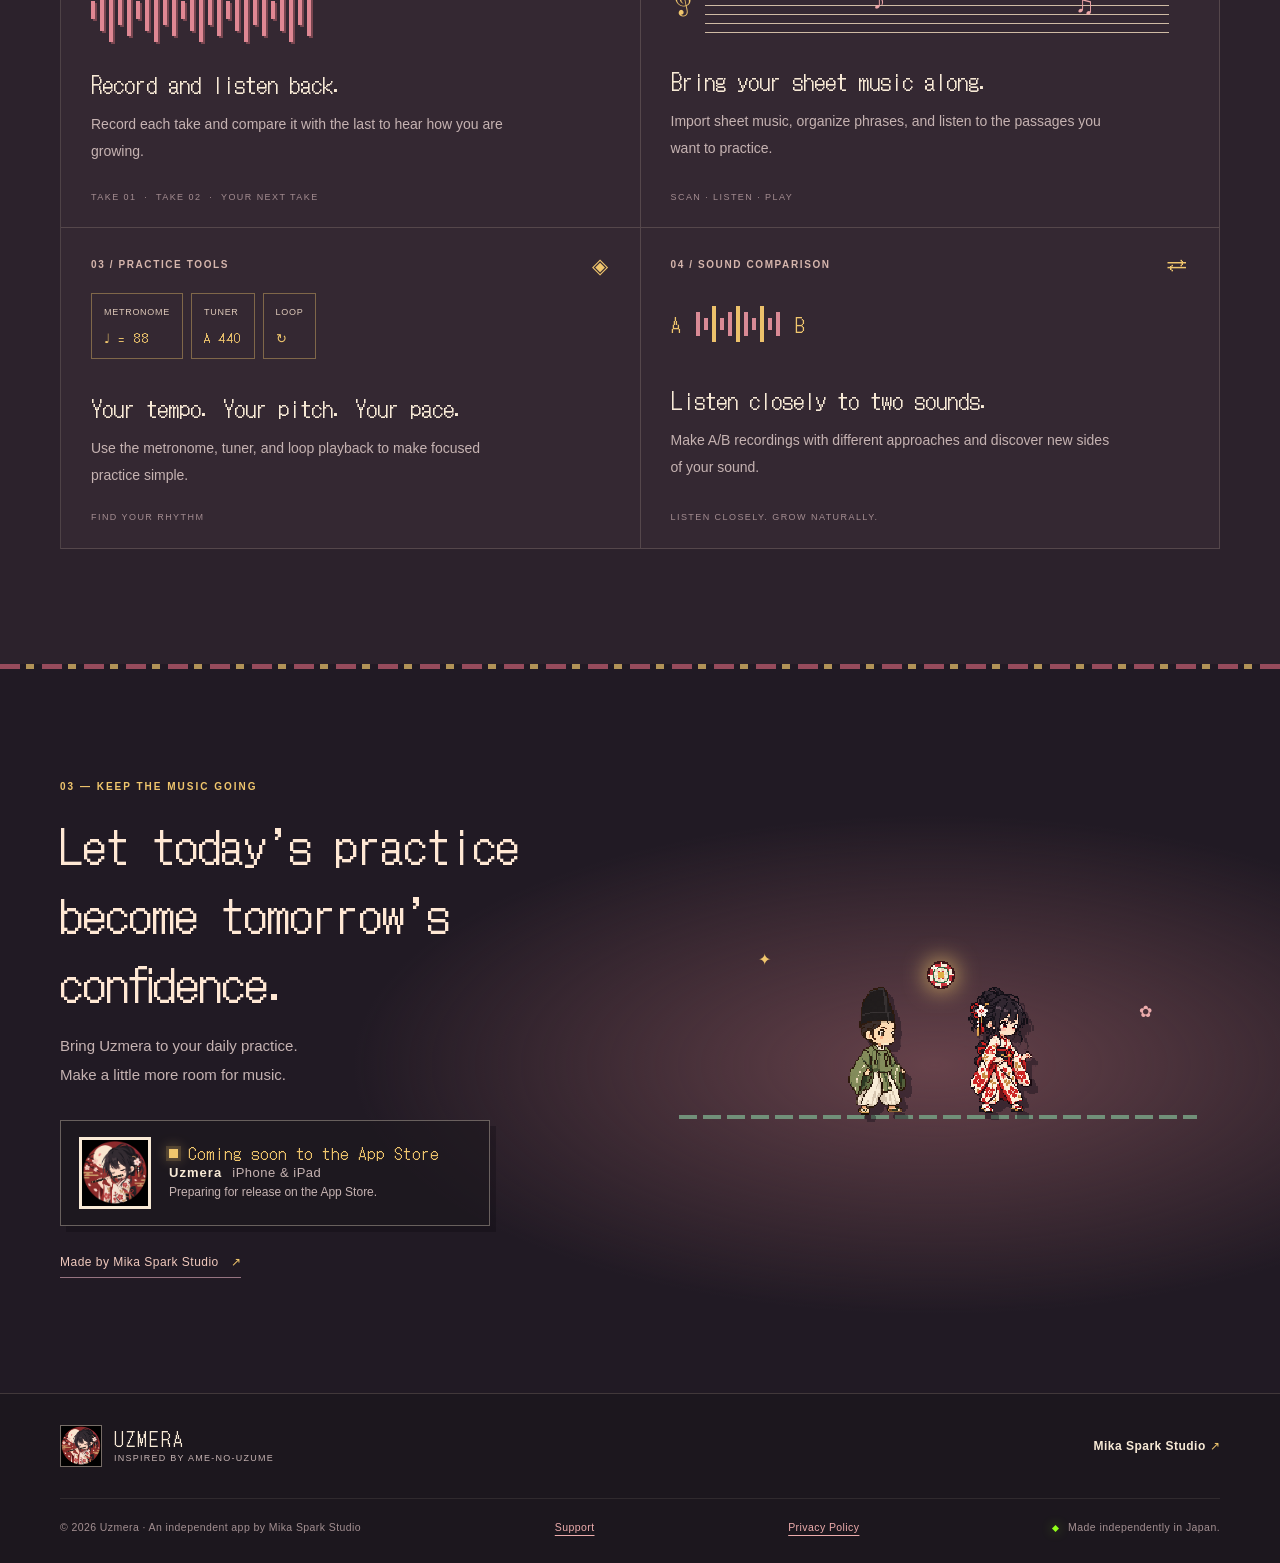
==== commit 2afe2eba: "Add Uzmera support pages" ====
--- a/en/index.html
+++ b/en/index.html
@@ -89,7 +89,7 @@
           <a class="studio-link" href="https://mikaspark.com/en/">Made by Mika Spark Studio <span>↗</span></a></div><div class="closing-art"><img src="/assets/kemari-eboshi.png" width="64" height="96" alt="A kemari character wearing a traditional hat" loading="lazy" decoding="async"><img src="/assets/kemari-girl-idle.png" width="64" height="96" alt="A kimono-clad kemari character" loading="lazy" decoding="async"><img class="closing-ball" src="/assets/kemari-ball.png" width="20" height="20" alt="" aria-hidden="true"><div class="ground-line"></div><span class="closing-sparkle sparkle-a">✦</span><span class="closing-sparkle sparkle-b">✿</span></div></div>
     </section>
   </main>
-  <footer class="footer"><div class="wrap footer-inner"><a class="brand" href="#top"><img class="brand-icon" src="/assets/uzmera-app-icon.png" width="512" height="512" alt=""><span>UZMERA<small> INSPIRED BY AME-NO-UZUME</small></span></a><a class="footer-studio" href="https://mikaspark.com/en/">Mika Spark Studio <span>↗</span></a></div><div class="wrap footer-bottom"><p>© 2026 Uzmera · An independent app by Mika Spark Studio</p><a href="/en/privacy/">Privacy Policy</a><p class="footer-made">Made independently in Japan.</p></div></footer>
+  <footer class="footer"><div class="wrap footer-inner"><a class="brand" href="#top"><img class="brand-icon" src="/assets/uzmera-app-icon.png" width="512" height="512" alt=""><span>UZMERA<small> INSPIRED BY AME-NO-UZUME</small></span></a><a class="footer-studio" href="https://mikaspark.com/en/">Mika Spark Studio <span>↗</span></a></div><div class="wrap footer-bottom"><p>© 2026 Uzmera · An independent app by Mika Spark Studio</p><a href="/en/support/">Support</a><a href="/en/privacy/">Privacy Policy</a><p class="footer-made">Made independently in Japan.</p></div></footer>
   <script>
     // スクロール出現（IntersectionObserverのみ・ライブラリなし）。JSが動かない環境と prefers-reduced-motion では何も隠さない。
     (function () {
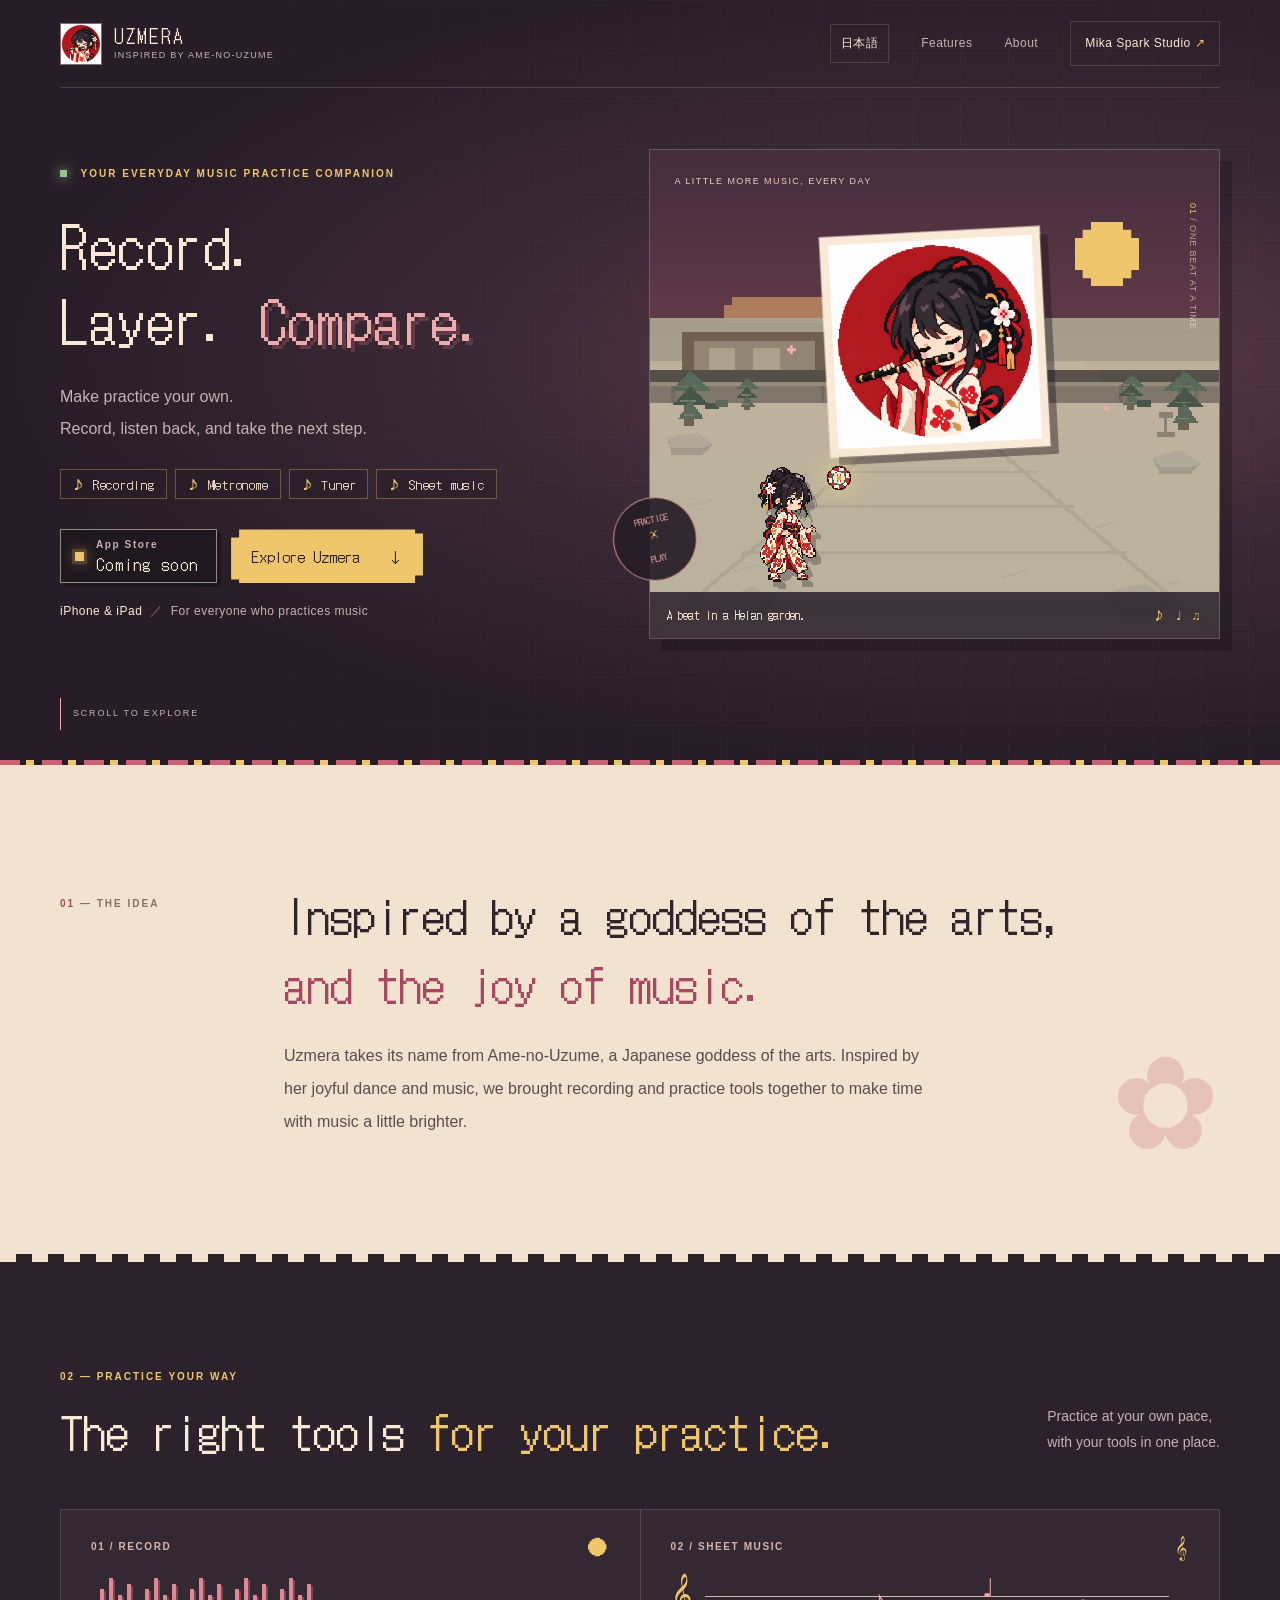
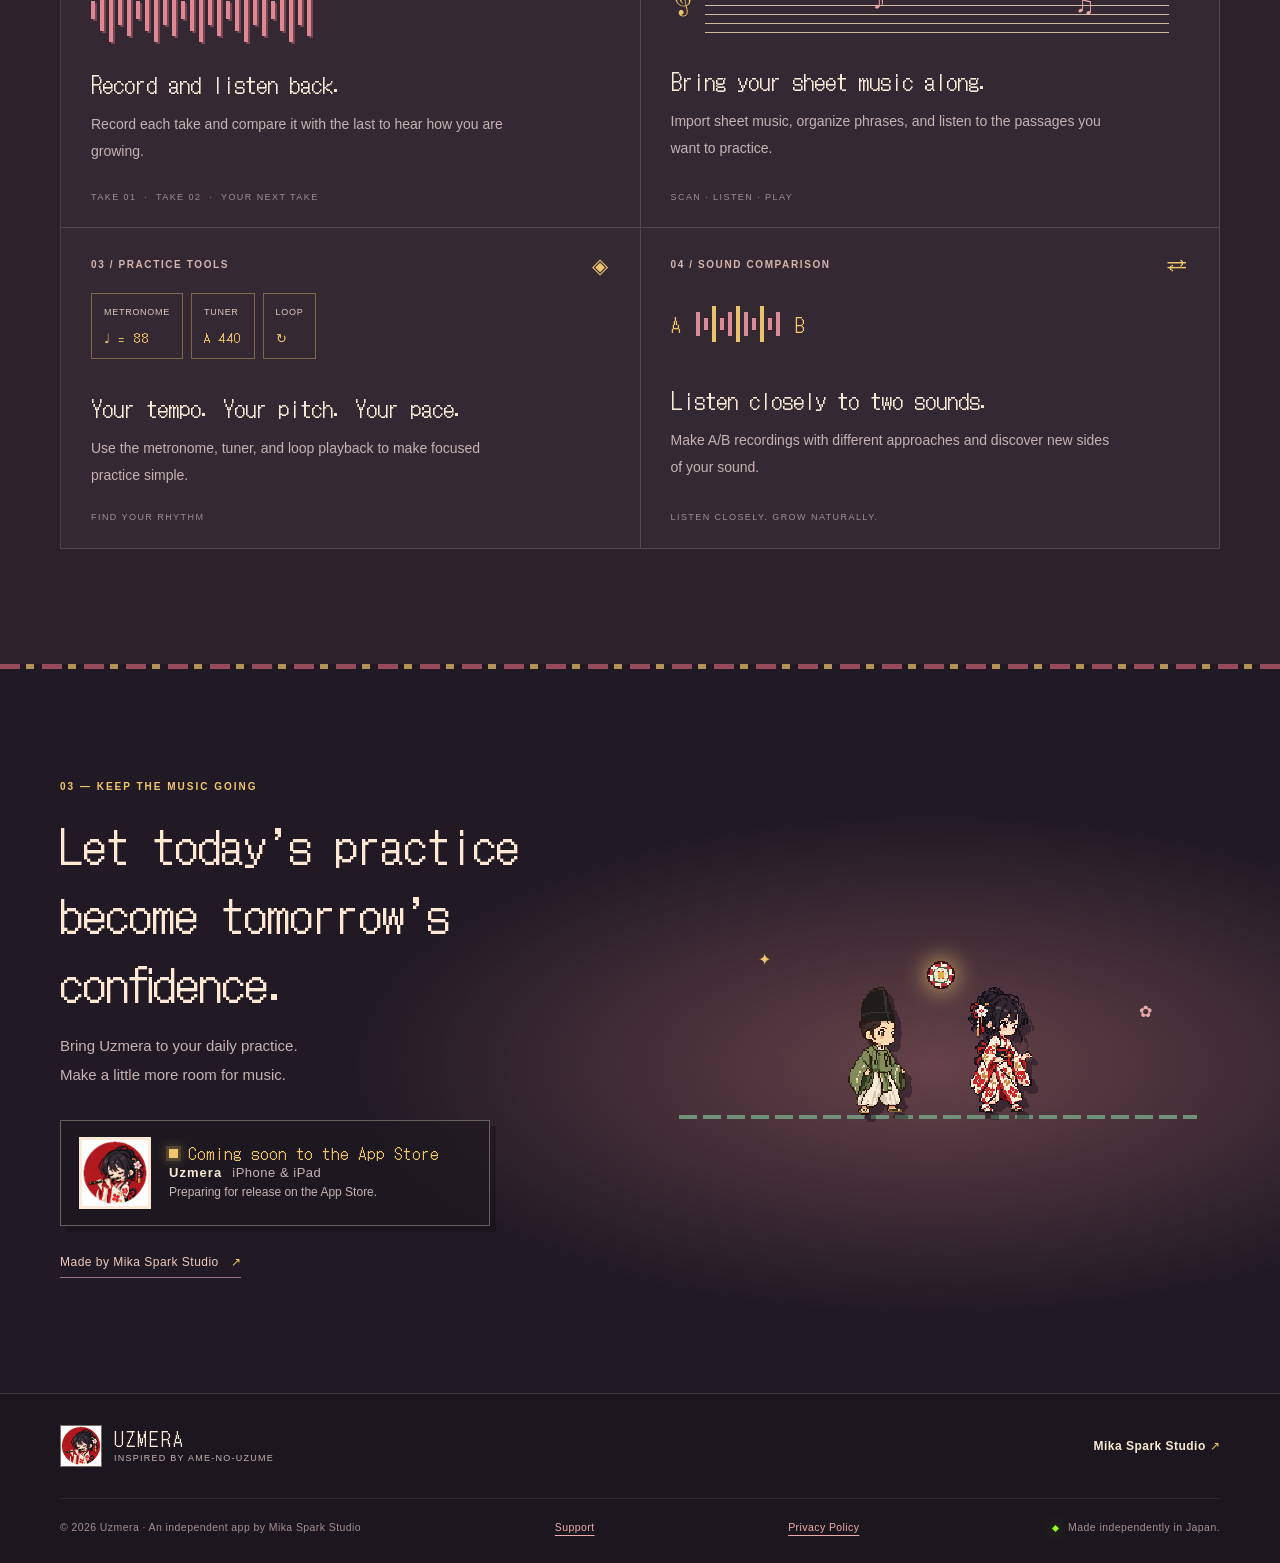
==== commit 56e4f76b: "Replace the app icon with the new pixel-art icon New Uzmera app icon (1254x1254): a pixel-art girl i" ====
--- a/en/index.html
+++ b/en/index.html
@@ -43,7 +43,7 @@
         <div class="hero-stage-frame"><div class="hero-stage" role="img" aria-label="Pixel art of a character playing kemari in a garden">
           <div class="stage-sun"></div><div class="stage-cloud cloud-one"></div><div class="stage-cloud cloud-two"></div>
           <span class="stage-label">A LITTLE MORE MUSIC, EVERY DAY</span>
-          <div class="app-icon-plaque"><img src="/assets/uzmera-app-icon.png" width="512" height="512" alt="Uzmera app icon: a girl playing a flute under cherry blossoms and the moon"></div>
+          <div class="app-icon-plaque"><img src="/assets/uzmera-app-icon.png" width="512" height="512" alt="Uzmera app icon: a pixel-art girl in a kimono playing a shinobue flute against a red circle"></div>
           <img class="garden" src="/assets/kemari-garden.png" width="320" height="180" alt="Pixel art of a garden with cherry blossoms">
           <img class="player" src="/assets/kemari-girl-idle.png" width="64" height="96" alt="A kimono-clad character playing kemari">
           <img class="ball" src="/assets/kemari-ball.png" width="20" height="20" alt="" aria-hidden="true">
